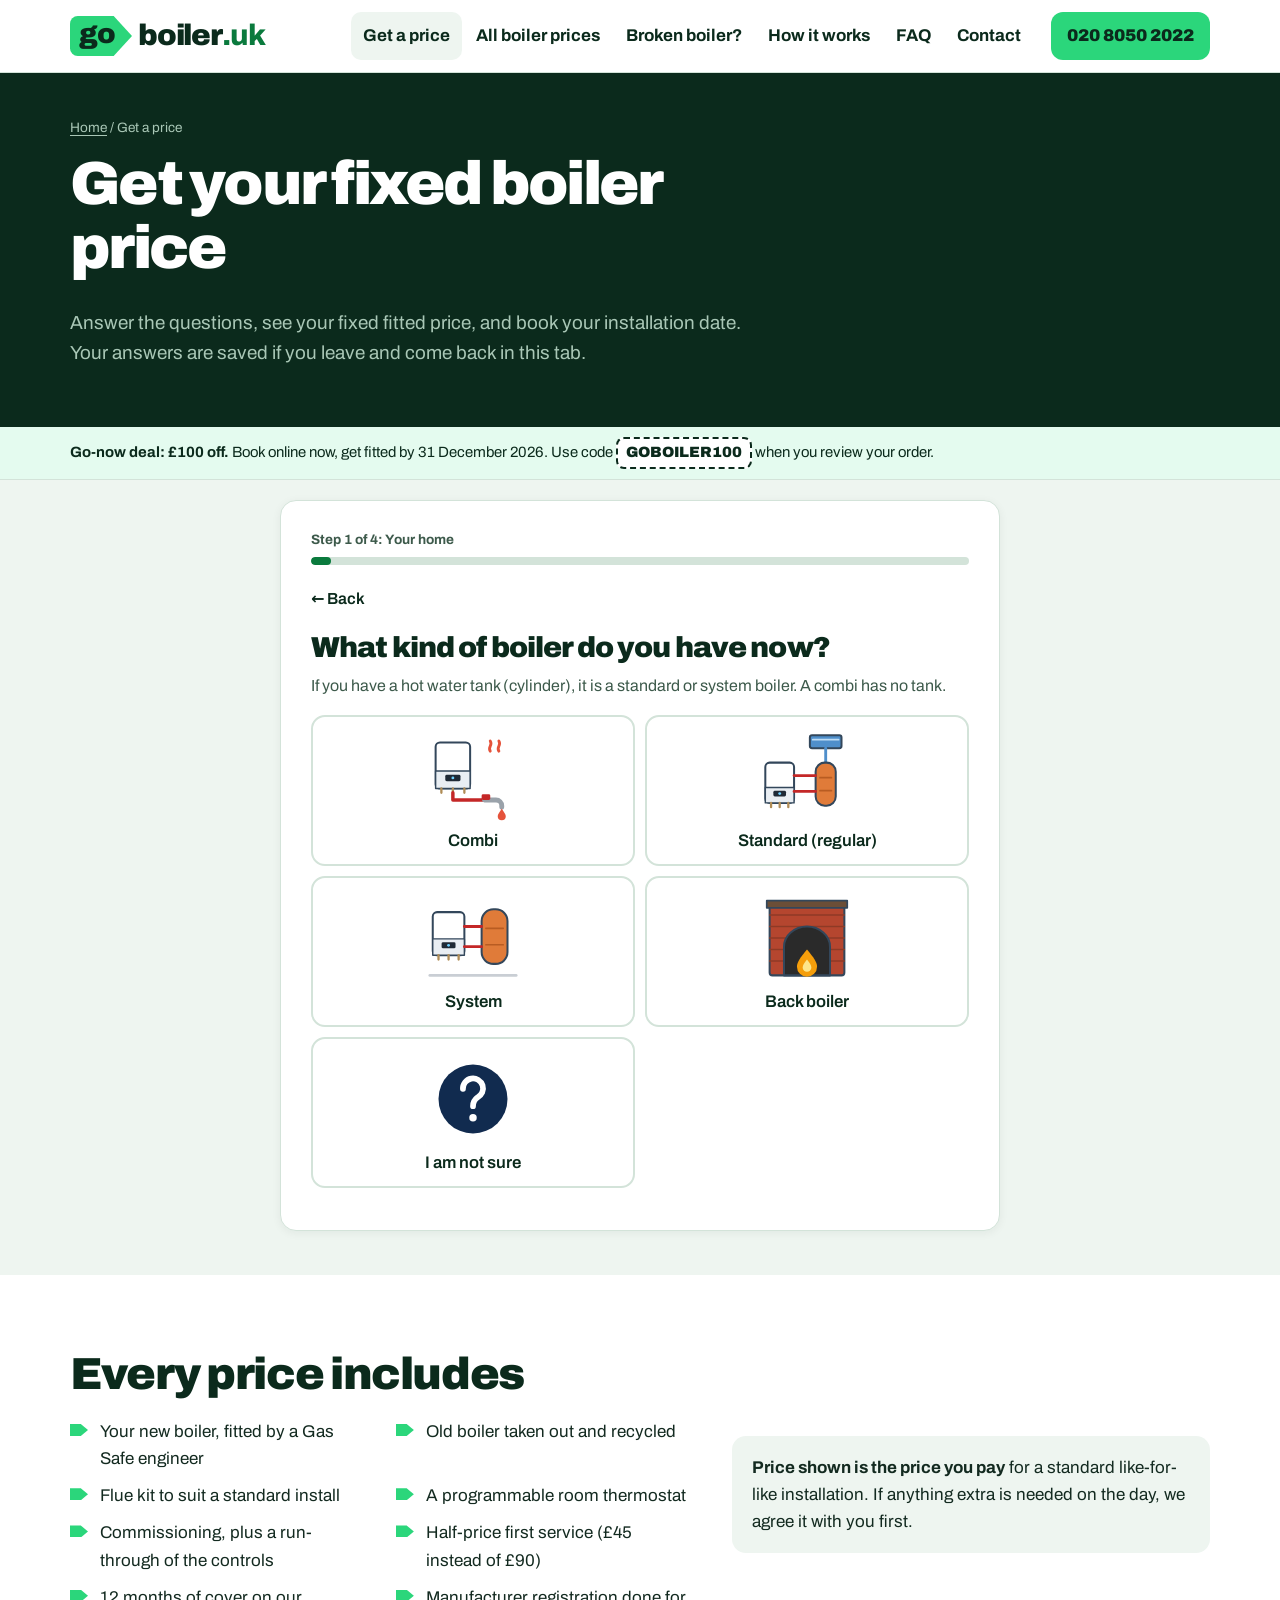
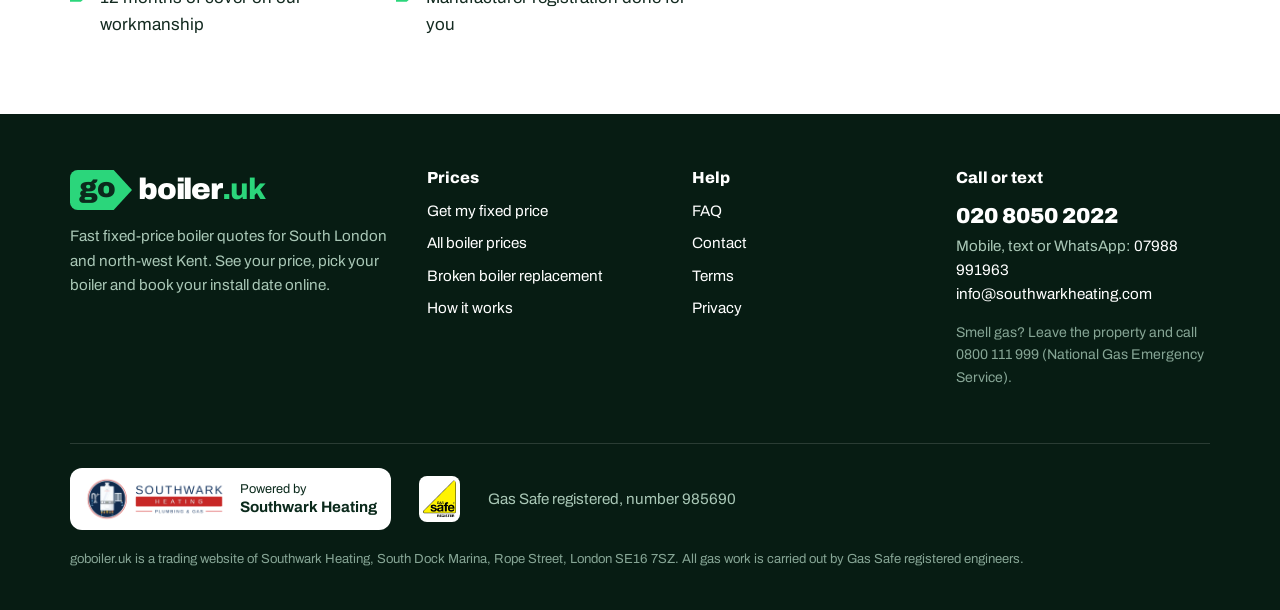
==== boiler-quote.html @ 9585d7ab "Add files via upload" ====
<!DOCTYPE html>
<html lang="en-GB">
<head>
<meta charset="utf-8">
<meta name="viewport" content="width=device-width, initial-scale=1, viewport-fit=cover">
<title>Instant Boiler Quote: Fixed Fitted Price | goboiler.uk</title>
<meta name="description" content="Instant online boiler quote with a fixed fitted price. Choose from 266 gas boilers, add extras, pick an install date from tomorrow and book.">
<link rel="canonical" href="https://goboiler.uk/boiler-quote">
<meta property="og:type" content="website"><meta property="og:site_name" content="goboiler.uk">
<meta property="og:title" content="Instant Boiler Quote: Fixed Fitted Price | goboiler.uk"><meta property="og:description" content="Instant online boiler quote with a fixed fitted price. Choose from 266 gas boilers, add extras, pick an install date from tomorrow and book.">
<meta property="og:url" content="https://goboiler.uk/boiler-quote"><meta property="og:image" content="https://goboiler.uk/share.png"><meta property="og:image:width" content="1200"><meta property="og:image:height" content="630"><meta property="og:image:alt" content="goboiler.uk logo"><meta property="og:locale" content="en_GB">
<meta name="twitter:card" content="summary_large_image"><meta name="twitter:image" content="https://goboiler.uk/share.png">
<meta name="theme-color" content="#0B2A1C">
<link rel="icon" href="favicon.ico" sizes="48x48"><link rel="icon" type="image/png" sizes="32x32" href="favicon-32x32.png"><link rel="icon" type="image/png" sizes="192x192" href="favicon-192x192.png"><link rel="apple-touch-icon" href="apple-touch-icon.png"><link rel="manifest" href="site.webmanifest">
<link rel="preload" href="archivo.woff" as="font" type="font/woff" crossorigin>
<link rel="stylesheet" href="site.css">
<script type="application/ld+json">{"@context":"https://schema.org","@graph":[{"@type":"BreadcrumbList","itemListElement":[{"@type":"ListItem","position":1,"name":"Home","item":"https://goboiler.uk/"},{"@type":"ListItem","position":2,"name":"Get a price","item":"https://goboiler.uk/boiler-quote"}]},{"@type":"Service","name":"Instant boiler quote","serviceType":"Boiler installation","description":"Online quote tool with fixed fitted prices for new gas boilers.","url":"https://goboiler.uk/boiler-quote","brand":{"@type":"Brand","name":"goboiler.uk"},"provider":{"@id":"https://southwarkheating.com/#business"},"areaServed":["South London","South East London","Bromley","Bexley","Kent"],"offers":{"@type":"AggregateOffer","priceCurrency":"GBP","lowPrice":2289,"highPrice":6134,"offerCount":266,"url":"https://goboiler.uk/boiler-quote"}}]}</script>
</head>
<body>
<a class="skip" href="#main">Skip to content</a><header class="top"><div class="wrap"><a class="logo" href="./" aria-label="goboiler.uk home"><span class="go"><svg class="tag" viewBox="0 0 176 112" aria-hidden="true" focusable="false" preserveAspectRatio="none"><path d="M22 0H124L176 56L124 112H22A22 22 0 0 1 0 90V22A22 22 0 0 1 22 0Z"/></svg><b>go</b></span><span class="wm">boiler<i>.uk</i></span></a>
<button class="menu-btn" type="button" aria-expanded="false" aria-controls="nav">Menu</button>
<nav id="nav" aria-label="Main"><ul><li><a href="boiler-quote" aria-current="page">Get a price</a></li><li><a href="boiler-prices">All boiler prices</a></li><li><a href="boiler-replacement">Broken boiler?</a></li><li><a href="how-it-works">How it works</a></li><li><a href="faq">FAQ</a></li><li><a href="contact">Contact</a></li></ul></nav>
<a class="hcall" href="tel:+442080502022">020 8050 2022</a>
</div></header>
<div class="mcall"><a href="boiler-quote">Get my price</a><a href="tel:+442080502022">Call 020 8050 2022</a></div><link rel="stylesheet" href="finder.css"><script type="module" src="boiler-journey.js"></script><main id="main"><section class="pagehead"><div class="wrap"><p class="bc"><a href="./">Home</a> / Get a price</p><h1>Get your fixed boiler price</h1>
<p class="lead">Answer the questions, see your fixed fitted price, and book your installation date. Your answers are saved if you leave and come back in this tab.</p></div></section>
<div class="deal" data-deal><p><b>Go-now deal: &pound;100 off.</b> Book online now, get fitted by 31 December 2026. Use code <button type="button" class="code" data-code="GOBOILER100" aria-label="Copy code GOBOILER100">GOBOILER100</button> when you review your order.</p></div>
<section id="finder"><div class="wrap"><div id="sj"><noscript><div class="sj-card"><h2>Please turn on JavaScript</h2><p>The quote tool needs JavaScript. Call <a href="tel:+442080502022">020 8050 2022</a> or <a href="contact">send us a message</a> instead.</p></div></noscript></div></div></section>
<section class="sec"><div class="wrap band"><div><h2>Every price includes</h2><ul class="chk"><li>Your new boiler, fitted by a Gas Safe engineer</li><li>Old boiler taken out and recycled</li><li>Flue kit to suit a standard install</li><li>A programmable room thermostat</li><li>Commissioning, plus a run-through of the controls</li><li>Half-price first service (&pound;45 instead of &pound;90)</li><li>12 months of cover on our workmanship</li><li>Manufacturer registration done for you</li></ul></div><div class="note"><b>Price shown is the price you pay</b> for a standard like-for-like installation. If anything extra is needed on the day, we agree it with you first.</div></div></section></main><footer class="foot"><div class="wrap">
<div class="cols">
<div><a class="logo" href="./" aria-label="goboiler.uk home"><span class="go"><svg class="tag" viewBox="0 0 176 112" aria-hidden="true" focusable="false" preserveAspectRatio="none"><path d="M22 0H124L176 56L124 112H22A22 22 0 0 1 0 90V22A22 22 0 0 1 22 0Z"/></svg><b>go</b></span><span class="wm">boiler<i>.uk</i></span></a><p style="margin-top:14px">Fast fixed-price boiler quotes for South London and north-west Kent. See your price, pick your boiler and book your install date online.</p></div>
<div><h2>Prices</h2><ul><li><a href="boiler-quote">Get my fixed price</a></li><li><a href="boiler-prices">All boiler prices</a></li><li><a href="boiler-replacement">Broken boiler replacement</a></li><li><a href="how-it-works">How it works</a></li></ul></div>
<div><h2>Help</h2><ul><li><a href="faq">FAQ</a></li><li><a href="contact">Contact</a></li><li><a href="terms">Terms</a></li><li><a href="privacy">Privacy</a></li></ul></div>
<div><h2>Call or text</h2><p><a class="phone" href="tel:+442080502022">020 8050 2022</a><br>Mobile, text or WhatsApp: <a href="tel:+447988991963">07988 991963</a><br><a href="mailto:info@southwarkheating.com">info@southwarkheating.com</a></p><p class="small" style="color:#86A595">Smell gas? Leave the property and call 0800 111 999 (National Gas Emergency Service).</p></div>
</div>
<div class="powered">
<a class="by" href="https://southwarkheating.com/" title="Southwark Heating, Gas Safe registered heating engineers"><img src="southwark-heating-logo.webp" alt="Southwark Heating logo" width="120" height="46"><span>Powered by<b>Southwark Heating</b></span></a>
<img class="gs" src="gas-safe-register-logo.png" alt="Gas Safe Register logo" width="46" height="46"><span>Gas Safe registered, number 985690</span>
</div>
<p class="legal">goboiler.uk is a trading website of Southwark Heating, South Dock Marina, Rope Street, London SE16 7SZ. All gas work is carried out by Gas Safe registered engineers.</p>
</div></footer>
<script src="site.js" defer></script>
</body>
</html>
---- site.css ----
@font-face{font-family:Archivo;src:url(archivo.woff) format("woff");font-weight:400 900;font-display:swap}
:root{--ink:#0B2A1C;--ink2:#071C13;--green:#2BD67B;--act:#0A7A3D;--act2:#07612F;--text:#132A20;--mut:#3D5A4B;--line:#D3E3D9;--mint:#EEF5F0;--soft:#A9C7B6}
*{box-sizing:border-box}html{scroll-padding-top:86px}html,body{margin:0}
body{font-family:Archivo,system-ui,-apple-system,"Segoe UI",sans-serif;color:var(--text);font-size:17px;line-height:1.6;background:#fff;-webkit-text-size-adjust:100%}
img{max-width:100%;height:auto}a{color:var(--act);text-underline-offset:3px}a:hover{color:var(--act2)}
:focus-visible{outline:3px solid var(--green);outline-offset:2px;border-radius:4px}
.wrap{max-width:1180px;margin:0 auto;padding:0 20px}.narrow{max-width:780px}
.skip{position:absolute;left:-999px;top:8px;background:#fff;padding:8px 12px;z-index:99}.skip:focus{left:8px}
h1,h2,h3{color:var(--ink);line-height:1.05;letter-spacing:-.03em;margin:0 0 .45em;font-weight:900}
h1{font-size:clamp(2.6rem,7.4vw,5.6rem);letter-spacing:-.045em}h2{font-size:clamp(1.8rem,3.8vw,2.8rem)}h3{font-size:1.25rem;font-weight:800;letter-spacing:-.01em}
p{margin:0 0 1em}.lead{font-size:1.18rem;color:var(--mut);max-width:36em}.small{font-size:.88rem;color:var(--mut)}
.btn{display:inline-flex;align-items:center;justify-content:center;min-height:52px;padding:12px 26px;border-radius:12px;background:var(--act);color:#fff;font:inherit;font-weight:800;font-size:1.05rem;text-decoration:none;border:0;cursor:pointer;line-height:1.2}
.btn:hover{background:var(--act2);color:#fff}.btn.lime{background:var(--green);color:var(--ink)}.btn.lime:hover{background:#5BE69A;color:var(--ink)}
.btn.line{background:transparent;color:inherit;box-shadow:inset 0 0 0 2px currentColor}.btn.line:hover{background:rgba(255,255,255,.08)}
.btns{display:flex;flex-wrap:wrap;gap:12px;margin-top:22px}
/* logo */
.logo{display:flex;align-items:center;gap:6px;text-decoration:none;color:var(--ink);flex:none}
.logo .go{position:relative;width:62px;height:40px;display:flex;align-items:center}.logo .tag{position:absolute;inset:0;width:100%;height:100%;fill:var(--green)}
.logo .go b{position:relative;padding-left:9px;font-size:1.75rem;font-weight:900;letter-spacing:-.04em;line-height:1;color:var(--ink);padding-bottom:4px}
.logo .wm{font-size:1.85rem;font-weight:900;letter-spacing:-.04em;line-height:1}.logo .wm i{font-style:normal;font-weight:800;color:var(--act)}
/* header */
.top{position:sticky;top:0;z-index:20;background:#fff;border-bottom:1px solid var(--line)}
.top .wrap{display:flex;align-items:center;gap:18px;min-height:72px}
#nav{margin-left:auto}#nav ul{list-style:none;margin:0;padding:0;display:flex;gap:2px;align-items:center}
#nav a{display:block;padding:10px 12px;border-radius:10px;text-decoration:none;font-weight:700;color:var(--ink)}
#nav a:hover,#nav a[aria-current]{background:var(--mint)}
.hcall{text-decoration:none;font-weight:900;color:var(--ink);background:var(--green);padding:10px 16px;border-radius:12px;white-space:nowrap}
.menu-btn{display:none;margin-left:auto;background:var(--ink);border:0;color:#fff;border-radius:10px;padding:10px 14px;font:inherit;font-weight:800;cursor:pointer}
@media (max-width:1000px){.menu-btn{display:block}.hcall{display:none}#nav{position:absolute;left:0;right:0;top:100%;background:#fff;border-bottom:1px solid var(--line);display:none;margin:0}#nav.open{display:block}
#nav ul{flex-direction:column;align-items:stretch;padding:8px 12px 16px}#nav a{padding:13px 12px;font-size:1.05rem}}
.mcall{display:none}@media (max-width:1000px){.mcall{display:flex;gap:8px;padding:10px 20px;background:var(--ink2)}.mcall a{flex:1;text-align:center;text-decoration:none;font-weight:800;font-size:.95rem;padding:7px;border-radius:10px;color:#fff;box-shadow:inset 0 0 0 1px rgba(255,255,255,.35)}.mcall a:first-child{background:var(--green);color:var(--ink);box-shadow:none}}
/* deal */
.deal{background:#E4FBEF;border-bottom:1px solid var(--line)}.deal p{max-width:1180px;margin:0 auto;padding:10px 20px;font-size:.93rem;color:var(--ink)}
.deal .code{font:inherit;font-weight:900;background:#fff;border:2px dashed var(--ink);border-radius:8px;padding:2px 8px;color:var(--ink);cursor:pointer}
.deal-off [data-deal]{display:none}
/* hero */
.hero{background:var(--ink);color:#E3F1E9;padding:60px 0 70px;overflow:hidden}
.hero .wrap{display:grid;grid-template-columns:1.05fr 1fr;gap:56px;align-items:center}
.hero h1{color:#fff}.hero h1 span{display:block;color:var(--green)}.hero .lead{color:var(--soft)}
.hero .from{display:inline-flex;gap:10px;align-items:baseline;margin-top:8px;color:#fff;font-weight:700}.hero .from b{font-size:2rem;font-weight:900;color:var(--green);letter-spacing:-.03em}
.start{background:#fff;color:var(--text);border-radius:22px;padding:26px;box-shadow:0 30px 60px -30px rgba(0,0,0,.6)}
.start .q{font-size:1.45rem;font-weight:900;color:var(--ink);letter-spacing:-.02em;line-height:1.15;margin:0 0 6px}.start .h{font-size:.92rem;color:var(--mut);margin:0 0 16px}
.opts{display:grid;grid-template-columns:1fr 1fr;gap:10px}
.opts a{display:flex;align-items:center;justify-content:space-between;gap:10px;min-height:60px;padding:12px 16px;border:2px solid var(--line);border-radius:14px;text-decoration:none;color:var(--ink);font-weight:800;font-size:1.05rem}
.opts a::after{content:"";width:22px;height:14px;flex:none;background:var(--green);clip-path:polygon(0 0,60% 0,100% 50%,60% 100%,0 100%)}
.opts a:hover{border-color:var(--act);background:var(--mint)}.opts a.wide{grid-column:1/-1}
.start .meta{display:flex;justify-content:space-between;gap:10px;margin-top:14px;font-size:.85rem;color:var(--mut)}
@media (max-width:920px){.hero{padding:36px 0 44px}.hero .wrap{grid-template-columns:1fr;gap:30px}}
@media (max-width:420px){.opts{grid-template-columns:1fr}}
/* sections */
.sec{padding:76px 0}.sec.mint{background:var(--mint)}.sec.ink{background:var(--ink);color:#E3F1E9}.sec.ink h2,.sec.ink h3{color:#fff}.sec.ink a{color:var(--green)}.sec.ink a.btn.lime{color:var(--ink)}
.sechead{max-width:740px;margin-bottom:32px}.sechead p{color:var(--mut);font-size:1.08rem}.sec.ink .sechead p{color:var(--soft)}
.track{list-style:none;margin:0;padding:0;display:grid;grid-template-columns:repeat(3,minmax(0,1fr));gap:0}
.track li{padding:0 26px 0 0}.track .mk{display:flex;align-items:center;height:46px;margin-bottom:16px;position:relative}
.track .mk span{position:relative;z-index:1;background:var(--green);color:var(--ink);font-weight:900;font-size:1.15rem;height:46px;padding:0 30px 0 16px;display:flex;align-items:center;clip-path:polygon(0 0,82% 0,100% 50%,82% 100%,0 100%);border-radius:10px 0 0 10px}
.track .mk::after{content:"";position:absolute;left:0;right:0;top:50%;border-top:2px dashed var(--line)}
.track li:last-child .mk::after{display:none}.track p{color:var(--mut);margin:0}
@media (max-width:820px){.track{grid-template-columns:1fr;gap:26px}.track .mk::after{display:none}}
.picks{display:grid;grid-template-columns:repeat(4,minmax(0,1fr));gap:18px}
.pick{border:1px solid var(--line);border-radius:18px;padding:18px;background:#fff;display:flex;flex-direction:column}
.pick .im{background:var(--mint);border-radius:12px;display:grid;place-items:center;height:170px;margin-bottom:14px}.pick .im img{max-height:150px;width:auto}
.pick h3{font-size:1.08rem;margin:0 0 4px}.pick .k{font-size:.88rem;color:var(--mut);margin:0 0 12px}.pick .pr{margin-top:auto;font-size:1.7rem;font-weight:900;color:var(--ink);letter-spacing:-.03em}.pick .pr small{display:block;font-size:.8rem;font-weight:600;color:var(--mut);letter-spacing:0}
@media (max-width:960px){.picks{grid-template-columns:1fr 1fr}}@media (max-width:480px){.picks{grid-template-columns:1fr}}
.band{display:grid;grid-template-columns:1.3fr 1fr;gap:40px;align-items:center}@media (max-width:860px){.band{grid-template-columns:1fr;gap:20px}}
.chk{list-style:none;margin:0;padding:0;display:grid;grid-template-columns:1fr 1fr;gap:10px 30px}.chk li{padding-left:30px;position:relative}
.chk li::before{content:"";position:absolute;left:0;top:6px;width:18px;height:12px;background:var(--green);clip-path:polygon(0 0,60% 0,100% 50%,60% 100%,0 100%)}
@media (max-width:700px){.chk{grid-template-columns:1fr}}
.faq details{background:#fff;border:1px solid var(--line);border-radius:14px;margin-bottom:10px}.faq summary{cursor:pointer;padding:16px 46px 16px 18px;font-weight:800;color:var(--ink);list-style:none;position:relative}
.faq summary::-webkit-details-marker{display:none}.faq summary::after{content:"";position:absolute;right:18px;top:22px;width:14px;height:10px;background:var(--act);clip-path:polygon(0 0,60% 0,100% 50%,60% 100%,0 100%);transition:transform .15s}
.faq details[open] summary::after{transform:rotate(90deg)}.faq details>div{padding:0 18px 16px}.faq details>div p:last-child{margin:0}
.cta{background:var(--green);color:var(--ink);border-radius:22px;padding:42px;display:flex;gap:24px;align-items:center;justify-content:space-between;flex-wrap:wrap}.cta h2{margin:0 0 4px}.cta p{margin:0;font-weight:600}
.cta .btn{background:var(--ink)}.cta .btn:hover{background:#000}
/* inner */
.pagehead{background:var(--ink);color:var(--soft);padding:44px 0 40px}.pagehead h1{color:#fff;font-size:clamp(2.2rem,5.4vw,3.8rem);max-width:18ch}.pagehead .lead{color:var(--soft)}
.bc{font-size:.85rem;margin:0 0 14px}.bc a{color:var(--soft)}
.prose{max-width:780px}.prose h2{font-size:1.75rem;margin-top:1.5em}.prose h3{margin-top:1.2em}.prose ul,.prose ol{padding-left:1.2em}.prose li{margin:.35em 0}
.note{background:var(--mint);border-radius:14px;padding:18px 20px;margin:24px 0}
.layout{display:grid;grid-template-columns:minmax(0,1fr) 300px;gap:52px}.side{position:sticky;top:96px;align-self:start}
@media (max-width:960px){.layout{grid-template-columns:1fr}.side{position:static}}
.box{background:var(--ink);color:var(--soft);border-radius:20px;padding:24px}.box h2{color:#fff;font-size:1.3rem}.box .big{font-size:2.8rem;font-weight:900;color:var(--green);letter-spacing:-.04em;line-height:1;margin-bottom:6px}.box .btn{width:100%;margin-top:14px}
.jump{display:flex;flex-wrap:wrap;gap:8px;list-style:none;padding:0;margin:0 0 30px}.jump a{display:block;padding:7px 14px;border-radius:999px;background:var(--mint);text-decoration:none;font-weight:700;color:var(--ink)}.jump a:hover{background:var(--green)}
.tbl{width:100%;border-collapse:collapse;font-size:.96rem;margin:6px 0 30px}.tbl th,.tbl td{text-align:left;padding:10px 8px;border-bottom:1px solid var(--line)}
.tbl th{font-size:.82rem;color:var(--mut);font-weight:700}.tbl td.p{font-weight:900;color:var(--ink);white-space:nowrap;text-align:right}.tbl th.p{text-align:right}.tblwrap{overflow-x:auto}
.make h2{display:flex;align-items:baseline;gap:12px;flex-wrap:wrap}.make h2 small{font-size:1rem;font-weight:700;color:var(--mut);letter-spacing:0}
/* forms */
.cform{max-width:560px}.cform .f{margin-bottom:16px}.cform label{display:block;font-weight:800;margin-bottom:6px;color:var(--ink)}
.cform input,.cform textarea{width:100%;font:inherit;padding:12px 14px;border:2px solid var(--line);border-radius:12px;background:#fff;color:var(--text)}
.cform input:focus,.cform textarea:focus{border-color:var(--act);outline:none}
.hp{position:absolute;left:-9999px}.fmsg{margin-top:12px;font-weight:700}.fmsg.err{color:#A3261B}.fmsg.ok{color:var(--act)}
/* footer */
.foot{background:var(--ink2);color:var(--soft);padding:56px 0 28px;font-size:.95rem}
.foot a{color:#fff;text-decoration:none}.foot a:hover{color:var(--green);text-decoration:underline}
.foot .cols{display:grid;grid-template-columns:1.4fr 1fr 1fr 1.1fr;gap:34px}.foot h2{color:#fff;font-size:1rem;margin:0 0 12px;letter-spacing:0;font-weight:800}
.foot ul{list-style:none;margin:0;padding:0}.foot li{margin:0 0 8px}.foot .logo{color:#fff}.foot .logo .wm i{color:var(--green)}.foot .phone{font-size:1.35rem;font-weight:900;color:#fff}
.powered{margin-top:40px;padding-top:24px;border-top:1px solid rgba(255,255,255,.14);display:flex;flex-wrap:wrap;align-items:center;gap:16px 28px}
.powered .by{display:flex;align-items:center;gap:14px;background:#fff;border-radius:12px;padding:8px 14px;color:var(--ink)}
.powered .by img{height:46px;width:auto}.powered .by span{font-size:.8rem;line-height:1.3}.powered .by b{display:block;font-size:.95rem}
.powered .gs{height:46px;width:auto;background:#fff;border-radius:8px;padding:4px}.legal{margin-top:18px;font-size:.82rem;color:#86A595}
@media (max-width:860px){.foot .cols{grid-template-columns:1fr 1fr}}@media (max-width:520px){.foot .cols{grid-template-columns:1fr}}
#finder{padding:28px 0 56px;background:var(--mint)}
@media (prefers-reduced-motion:reduce){*{scroll-behavior:auto!important;transition:none!important;animation:none!important}}
---- finder.css ----
/* Boiler finder styles (from the Southwark Heating finder), coloured for goboiler.uk */
#sj,#finder{--navy:#0B2A1C;--red:#0A7A3D;--ink:#132A20;--mut:#3D5A4B;--line:#D3E3D9;--bg:#EEF5F0}
/* Boiler journey (scoped with sj-) */
#finder{padding:20px 0 44px;background:var(--bg)}
#sj{max-width:720px;margin:0 auto}
#sj .sj-card{background:#fff;border:1px solid var(--line);border-radius:16px;padding:18px 16px 22px;box-shadow:0 2px 10px rgba(11,42,28,.06)}
#sj .sj-prog-t{font-size:.85rem;font-weight:700;color:var(--mut);margin-bottom:6px}
#sj .sj-bar{height:8px;background:var(--line);border-radius:9px;overflow:hidden;margin-bottom:12px}#sj .sj-bar i{display:block;height:100%;background:var(--red);border-radius:9px;transition:width .3s}
#sj .sj-back{background:none;border:0;color:var(--navy);font-family:inherit;font-weight:600;font-size:1rem;padding:10px 4px;margin:0 0 4px -4px;cursor:pointer;min-height:44px}
#sj .sj-h{font-size:clamp(1.35rem,5vw,1.8rem);line-height:1.2;color:var(--navy);margin:6px 0 8px;border:0;padding:0;text-transform:none}
#sj .sj-h:focus{outline:none}
#sj .sj-help{margin:0 0 16px;color:var(--mut);font-size:1rem}
#sj .sj-list{display:grid;gap:10px;margin-bottom:12px}#sj .sj-grid{display:grid;grid-template-columns:1fr 1fr;gap:10px;margin-bottom:12px}
#sj .sj-opt{display:flex;flex-direction:column;align-items:flex-start;justify-content:center;gap:2px;width:100%;min-height:58px;padding:14px 16px;border:2px solid var(--line);border-radius:14px;background:#fff;font-family:inherit;font-weight:600;font-size:1.05rem;color:var(--navy);text-align:left;cursor:pointer}
#sj .sj-grid .sj-opt{align-items:center;text-align:center}
#sj .sj-opt em{font-style:normal;font-weight:600;font-size:.88rem;color:var(--red)}
#sj .sj-opt:hover{border-color:#b9c4d0}#sj .sj-opt.on{border-color:var(--red);background:#FFF4F2}
#sj .sj-btn{display:block;width:100%;border:0;border-radius:14px;padding:16px;min-height:54px;font-family:inherit;font-weight:700;font-size:1.1rem;background:var(--red);color:#fff;margin-top:16px;cursor:pointer;text-align:center;text-decoration:none}
#sj .sj-btn.sj-ghost{background:#fff;color:var(--navy);border:2px solid var(--line)}#sj .sj-btn:disabled{opacity:.45;cursor:not-allowed}
#sj .sj-ticks{list-style:none;margin:12px 0;padding:0;display:grid;gap:8px}#sj .sj-ticks li{position:relative;padding-left:28px;color:var(--ink)}
#sj .sj-ticks li::before{content:"";position:absolute;left:3px;top:.35em;width:7px;height:12px;border:solid var(--red);border-width:0 3px 3px 0;transform:rotate(45deg)}
#sj .sj-note{font-size:.9rem;color:var(--mut);margin:12px 0 0}
#sj .sj-err{color:var(--red);font-weight:700;margin:6px 0 0;min-height:0}#sj .sj-err:empty{display:none}
#sj .sj-alert{background:#FFF8E6;border:1px solid #F1D9A0;border-radius:12px;padding:12px 14px;margin:12px 0}#sj .sj-alert p{margin:6px 0 0;font-size:.95rem}
/* products */
#sj .sj-prod{border:2px solid var(--line);border-radius:16px;padding:16px;margin:14px 0;background:#fff}#sj .sj-more-all{margin:26px 0 8px;padding-top:18px;border-top:2px solid var(--line)}#sj .sj-more-all h3{margin:0 0 4px;font-size:1.25rem;color:var(--navy)}#sj .sj-more-all h3 span{color:var(--mut);font-weight:600;font-size:1rem}#sj .sj-mkf{display:block;font-weight:700;font-size:.9rem;color:var(--navy);margin:12px 0 6px}#sj #sj-mk{width:100%;max-width:340px;min-height:46px;padding:10px 12px;border:2px solid var(--line);border-radius:12px;font:inherit;background:#fff;color:var(--ink)}#sj .sj-minis{display:grid;gap:10px;margin:14px 0}#sj .sj-mini{display:grid;grid-template-columns:72px 1fr;grid-template-areas:'i t' 'b b';gap:8px 12px;align-items:center;border:2px solid var(--line);border-radius:14px;padding:12px;background:#fff}#sj .sj-mini .sj-img{grid-area:i;width:72px;height:90px;display:flex;align-items:center;justify-content:center}#sj .sj-mini .sj-img img,#sj .sj-mini .sj-img svg{max-width:72px;max-height:90px;width:auto;height:auto}#sj .sj-mini-t{grid-area:t;min-width:0}#sj .sj-mini h4{margin:1px 0 3px;font-size:1.02rem;color:var(--navy);line-height:1.25}#sj .sj-mini-s{margin:0;font-size:.85rem;color:var(--mut)}#sj .sj-mini-p{margin:4px 0 0;font-weight:800;font-size:1.15rem;color:var(--navy)}#sj .sj-mini-p small{font-weight:600;font-size:.8rem;color:var(--mut)}#sj .sj-mini-b{grid-area:b;margin:0;min-height:44px}@media(min-width:700px){#sj .sj-minis{grid-template-columns:1fr 1fr}#sj .sj-mini{grid-template-columns:80px 1fr auto;grid-template-areas:'i t b'}#sj .sj-mini-b{width:auto;padding:10px 16px}}#sj .sj-prod.best{border-color:var(--navy)}
#sj .sj-badges{margin:0 0 10px;display:flex;gap:6px;flex-wrap:wrap}#sj .sj-wty{margin:0 0 12px;display:flex;gap:6px;flex-wrap:wrap}#sj .sj-wty:empty{display:none}#sj .sj-wtag{display:inline-flex;align-items:center;gap:6px;font-size:.8rem;line-height:1.25;color:var(--navy);background:#fff;border:1.5px solid var(--navy);padding:4px 10px;border-radius:99px}#sj .sj-wtag::before{content:"";flex:none;width:12px;height:12px;background:currentColor;-webkit-mask:url("data:image/svg+xml,%3Csvg xmlns='http://www.w3.org/2000/svg' viewBox='0 0 24 24'%3E%3Cpath d='M12 2 4 5v6c0 5 3.4 9.4 8 11 4.6-1.6 8-6 8-11V5l-8-3Zm-1.2 14.2-3.5-3.5 1.4-1.4 2.1 2.1 4.9-4.9 1.4 1.4-6.3 6.3Z'/%3E%3C/svg%3E") center/contain no-repeat;mask:url("data:image/svg+xml,%3Csvg xmlns='http://www.w3.org/2000/svg' viewBox='0 0 24 24'%3E%3Cpath d='M12 2 4 5v6c0 5 3.4 9.4 8 11 4.6-1.6 8-6 8-11V5l-8-3Zm-1.2 14.2-3.5-3.5 1.4-1.4 2.1 2.1 4.9-4.9 1.4 1.4-6.3 6.3Z'/%3E%3C/svg%3E") center/contain no-repeat}#sj .sj-wtag b{font-weight:800}#sj .sj-wtag-mfr{background:var(--navy);color:#fff}#sj .sj-wtag-ins{border-color:var(--red);color:var(--red)}#sj .sj-tag{display:inline-block;font-size:.75rem;font-weight:800;letter-spacing:.04em;text-transform:uppercase;color:#fff;background:var(--navy);padding:4px 10px;border-radius:99px}
#sj .sj-prod-top{display:grid;grid-template-columns:96px 1fr;gap:14px;align-items:center}
#sj .sj-img{background:var(--bg);border-radius:12px;padding:8px;display:flex;align-items:center;justify-content:center;height:120px}#sj .sj-img img,#sj .sj-img svg{max-height:104px;width:auto;max-width:100%}
#sj .sj-mf{margin:0;font-size:.85rem;font-weight:700;color:var(--mut);text-transform:uppercase;letter-spacing:.05em}
#sj .sj-prod h3{margin:2px 0 6px;font-size:1.3rem;color:var(--navy);line-height:1.2}#sj .sj-why{margin:0;font-size:.95rem;color:var(--ink)}
#sj .sj-ben{list-style:none;margin:14px 0 6px;padding:0;display:grid;gap:6px}#sj .sj-ben li{position:relative;padding-left:24px;font-weight:600;font-size:.95rem}
#sj .sj-ben li::before{content:"";position:absolute;left:3px;top:.3em;width:6px;height:11px;border:solid var(--red);border-width:0 3px 3px 0;transform:rotate(45deg)}
#sj .sj-specs{display:grid;grid-template-columns:1fr 1fr;gap:8px;margin:12px 0;padding:12px;background:var(--bg);border-radius:12px}#sj .sj-specs div{min-width:0}#sj .sj-specs dt{font-size:.78rem;color:var(--mut);font-weight:700}#sj .sj-specs dd{margin:0;font-weight:700;color:var(--navy);font-size:.95rem}
#sj .sj-more{margin:6px 0}#sj .sj-more summary{cursor:pointer;font-weight:700;color:var(--navy);padding:10px 0;min-height:44px}#sj .sj-more ul{margin:0 0 6px;padding-left:20px}
#sj .sj-buy{border-top:1px solid var(--line);margin-top:10px;padding-top:12px}#sj .sj-lbl{display:block;font-size:.85rem;color:var(--mut);font-weight:600}#sj .sj-price{display:block;font-size:2rem;font-weight:800;color:var(--navy);line-height:1.2}
#sj .sj-save{margin-top:14px}#sj .sj-save summary{cursor:pointer;font-weight:700;color:var(--navy);min-height:44px;padding:10px 0}
/* extras */
#sj .sj-gh{font-size:1.1rem;color:var(--navy);margin:20px 0 8px;border:0;padding:0}
#sj .sj-chosen{font-weight:700;color:var(--navy);background:var(--bg);padding:10px 12px;border-radius:10px;margin:0 0 4px}
#sj .sj-ext{display:flex;gap:12px;justify-content:space-between;align-items:flex-start;border:1px solid var(--line);border-radius:14px;padding:14px;margin:10px 0}#sj .sj-ext>div:first-child{min-width:0;flex:1}
#sj .sj-ext h4{margin:0 0 4px;font-size:1.02rem;color:var(--navy)}#sj .sj-ext p{margin:0 0 6px;font-size:.92rem;color:var(--mut)}#sj .sj-ext b{color:var(--navy)}
#sj .sj-add{min-width:84px;min-height:48px;border:2px solid var(--red);background:#fff;color:var(--red);border-radius:12px;font-family:inherit;font-weight:700;font-size:1rem;cursor:pointer}#sj .sj-add.on{background:var(--red);color:#fff}
#sj .sj-step{display:flex;align-items:center;gap:6px}#sj .sj-step button{width:44px;height:44px;border:2px solid var(--line);background:#fff;border-radius:12px;font-family:inherit;font-weight:700;font-size:1.3rem;color:var(--navy);cursor:pointer}#sj .sj-step button:disabled{opacity:.35}#sj .sj-step output{min-width:28px;text-align:center;font-weight:800;color:var(--navy)}
#sj .sj-rec{display:inline-block;font-size:.75rem;font-weight:800;background:#FFF4F2;color:var(--red);padding:2px 8px;border-radius:99px}
#sj .sj-link{background:none;border:0;color:var(--red);font-family:inherit;font-weight:700;font-size:.95rem;text-decoration:underline;cursor:pointer;padding:6px 0;min-height:36px}
#sj .sj-ext.inc{background:var(--bg);border-style:dashed}#sj .sj-incl{font-weight:800;color:#1c7a3a}
/* summary */
#sj .sj-sum{background:var(--bg);border-radius:14px;padding:14px;margin:18px 0 4px}#sj .sj-sum-t{font-weight:800;color:var(--navy);margin-bottom:6px}
#sj .sj-row{display:flex;justify-content:space-between;gap:12px;padding:7px 0;border-bottom:1px solid var(--line)}#sj .sj-row b{white-space:nowrap}
#sj .sj-tot{border-bottom:0;border-top:2px solid var(--navy);margin-top:6px;padding-top:12px;font-size:1.25rem;color:var(--navy)}
/* calendar */
#sj .sj-month{margin:16px 0}#sj .sj-month h3{margin:0 0 8px;font-size:1.1rem;color:var(--navy);border:0;padding:0}
#sj .sj-wd,#sj .sj-days{display:grid;grid-template-columns:repeat(7,1fr);gap:4px}#sj .sj-wd span{text-align:center;font-size:.72rem;font-weight:700;color:var(--mut)}
#sj .sj-days i{display:block}#sj .sj-day{display:flex;flex-direction:column;align-items:center;justify-content:center;min-height:46px;border:2px solid var(--line);border-radius:10px;background:#fff;font-family:inherit;font-weight:700;font-size:1rem;color:var(--navy);cursor:pointer;padding:0}
#sj .sj-day small{font-size:.62rem;color:var(--red)}#sj .sj-day.on{background:var(--red);border-color:var(--red);color:#fff}#sj .sj-day.on small{color:#fff}#sj .sj-day.off{background:transparent;border-color:transparent;color:#b3bcc6;cursor:default}
#sj .sj-picked{margin:10px 0 0;font-size:1.02rem}
/* forms */
#sj label{display:block;font-weight:700;font-size:.95rem;color:var(--navy);margin:14px 0 6px}
#sj input[type=text],#sj input[type=email],#sj input[type=tel],#sj input:not([type]),#sj textarea{width:100%;font-family:inherit;font-size:1rem;padding:14px;border:2px solid var(--line);border-radius:12px;background:#fff;min-height:50px;color:var(--ink)}
#sj fieldset{border:0;padding:0;margin:16px 0 0}#sj legend{font-weight:700;color:var(--navy);margin-bottom:8px;padding:0}
#sj .sj-check{display:flex;gap:12px;align-items:flex-start;font-weight:500;color:var(--ink);margin:14px 0}#sj .sj-check input{width:24px;height:24px;margin-top:2px;flex:none;accent-color:var(--red)}
#sj .sj-radio{display:flex;gap:12px;align-items:flex-start;border:2px solid var(--line);border-radius:14px;padding:14px;margin:10px 0;cursor:pointer;font-weight:500}#sj .sj-radio input{width:22px;height:22px;margin-top:2px;flex:none;accent-color:var(--red)}
#sj .sj-rev h3{margin:14px 0 2px;font-size:.85rem;text-transform:uppercase;letter-spacing:.06em;color:var(--mut);border:0;padding:0}#sj .sj-rev p{margin:0}
#sj .sj-done h3{color:var(--navy);margin:20px 0 6px;border:0;padding:0}#sj .sj-ref{font-size:1.1rem}#sj .sj-steps{padding-left:22px;display:grid;gap:8px}
@media(min-width:720px){#sj .sj-card{padding:28px 30px 30px}#sj .sj-prod-top{grid-template-columns:130px 1fr}#sj .sj-img{height:150px}#sj .sj-buy{display:flex;justify-content:space-between;align-items:center;gap:20px}#sj .sj-buy .sj-btn{width:auto;margin:0;padding:16px 28px}#sj .sj-specs{grid-template-columns:repeat(4,1fr)}#sj .sj-grid{grid-template-columns:repeat(3,1fr)}}
.sj-vh{position:absolute;left:-9999px}
#sj .sj-dealbar{display:flex;gap:12px;align-items:center;background:#FFF9DB;border:2px dashed #E3B800;border-radius:12px;padding:12px 14px;margin:0 0 14px}#sj .sj-dealbar p{margin:0;font-size:.95rem;color:var(--navy)}
#sj .sj-dealbadge{flex:none;width:58px;height:58px;border-radius:50%;background:#FFD100;color:var(--navy);display:flex;align-items:center;justify-content:center;text-align:center;font-weight:900;font-size:.8rem;line-height:1.05;transform:rotate(-8deg)}
#sj .sj-deal{display:block;margin-top:4px;font-size:.88rem;font-weight:700;color:#8A5A00}
#sj .sj-promo{background:#FFF9DB;border:2px dashed #E3B800;border-radius:12px;padding:12px 14px;margin:14px 0}#sj .sj-promo-t{margin:0 0 8px;font-size:.95rem}#sj .sj-promo-t span{color:var(--mut)}
#sj .sj-promo-f{display:flex;gap:8px}#sj .sj-promo-f input{flex:1;min-width:0;font-size:1rem;padding:12px;border:2px solid var(--line);border-radius:10px;text-transform:uppercase}#sj .sj-promo-b{width:auto;margin:0;padding:12px 20px}
#sj .sj-promo-ok{margin:0;color:#176B2C;font-weight:600}#sj .sj-disc b,#sj .sj-disc span{color:#176B2C}
#sj .sj-ic{width:56px;height:56px;flex:none;display:block}#sj .sj-ic.sj-scene{width:128px;height:96px;border-radius:10px;overflow:hidden;box-shadow:0 0 0 1px var(--line)}#sj .sj-icgrid .sj-opt.sj-hasic .sj-ic.sj-scene{width:100%;height:auto;aspect-ratio:4/3}@media(max-width:380px){#sj .sj-ic.sj-scene{width:108px;height:81px}}#sj .sj-qic{display:flex;justify-content:center;margin:2px 0 14px}#sj .sj-qic .sj-ic{width:104px;height:104px}
#sj .sj-opt.sj-hasic{flex-direction:row;align-items:center;gap:14px}#sj .sj-opt.sj-hasic span{flex:1}#sj .sj-opt.sj-hasic em{display:block}
#sj .sj-icgrid{grid-template-columns:1fr 1fr}#sj .sj-icgrid .sj-opt.sj-hasic{flex-direction:column;text-align:center;gap:8px;padding:14px 8px}#sj .sj-icgrid .sj-opt.sj-hasic .sj-ic{width:92px;height:92px}
#sj .sj-list.sj-icgrid{display:grid}
#sj .sj-consent{background:#FFF9DB;border:2px solid #E3B800;border-radius:12px;padding:12px 14px;margin:14px 0}#sj .sj-consent .sj-note{margin:6px 0 0 0}
#sj .sj-curb{margin:0 0 14px}#sj .sj-curb input{width:100%;font-size:1rem;padding:12px;border:2px solid var(--line);border-radius:10px}
@media(prefers-reduced-motion:reduce){#sj .sj-bar i{transition:none}}
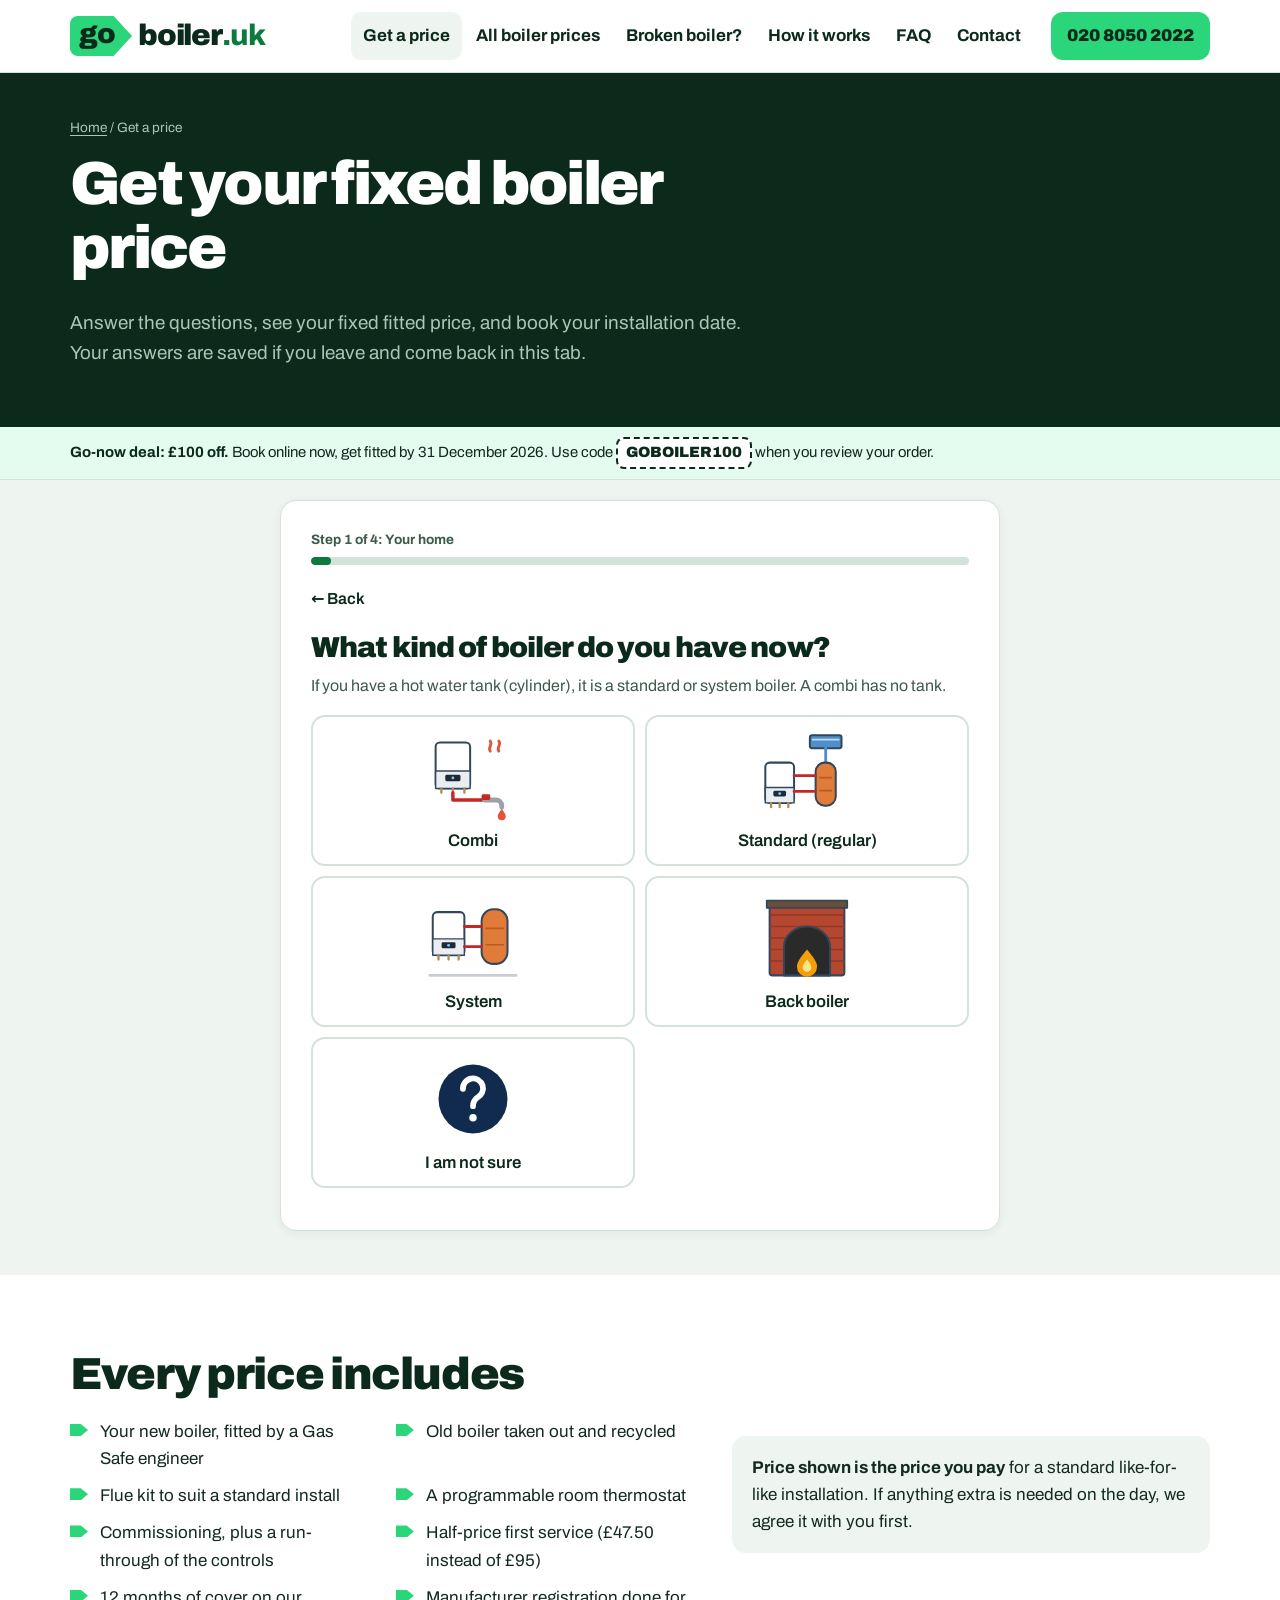
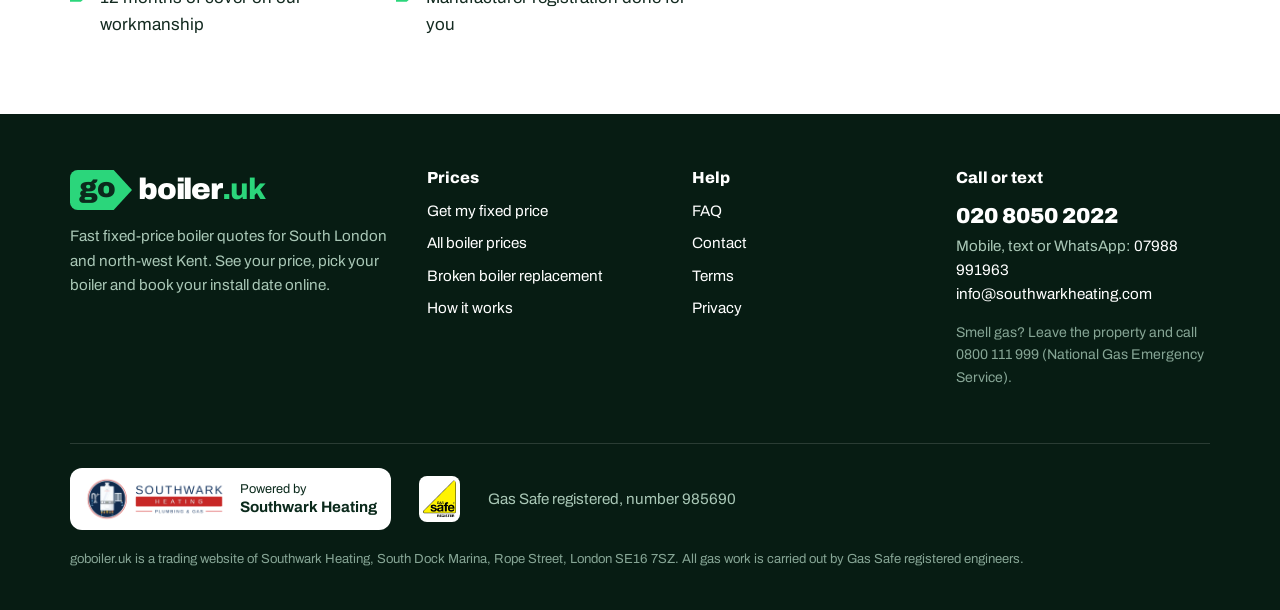
==== commit 864f791d: "Update prices to £95 / £175 and current payment links Co-Authored-By: Claude Opus 5.5 <noreply@anthr" ====
--- a/boiler-quote.html
+++ b/boiler-quote.html
@@ -26,7 +26,7 @@
 <p class="lead">Answer the questions, see your fixed fitted price, and book your installation date. Your answers are saved if you leave and come back in this tab.</p></div></section>
 <div class="deal" data-deal><p><b>Go-now deal: &pound;100 off.</b> Book online now, get fitted by 31 December 2026. Use code <button type="button" class="code" data-code="GOBOILER100" aria-label="Copy code GOBOILER100">GOBOILER100</button> when you review your order.</p></div>
 <section id="finder"><div class="wrap"><div id="sj"><noscript><div class="sj-card"><h2>Please turn on JavaScript</h2><p>The quote tool needs JavaScript. Call <a href="tel:+442080502022">020 8050 2022</a> or <a href="contact">send us a message</a> instead.</p></div></noscript></div></div></section>
-<section class="sec"><div class="wrap band"><div><h2>Every price includes</h2><ul class="chk"><li>Your new boiler, fitted by a Gas Safe engineer</li><li>Old boiler taken out and recycled</li><li>Flue kit to suit a standard install</li><li>A programmable room thermostat</li><li>Commissioning, plus a run-through of the controls</li><li>Half-price first service (&pound;45 instead of &pound;90)</li><li>12 months of cover on our workmanship</li><li>Manufacturer registration done for you</li></ul></div><div class="note"><b>Price shown is the price you pay</b> for a standard like-for-like installation. If anything extra is needed on the day, we agree it with you first.</div></div></section></main><footer class="foot"><div class="wrap">
+<section class="sec"><div class="wrap band"><div><h2>Every price includes</h2><ul class="chk"><li>Your new boiler, fitted by a Gas Safe engineer</li><li>Old boiler taken out and recycled</li><li>Flue kit to suit a standard install</li><li>A programmable room thermostat</li><li>Commissioning, plus a run-through of the controls</li><li>Half-price first service (&pound;47.50 instead of &pound;95)</li><li>12 months of cover on our workmanship</li><li>Manufacturer registration done for you</li></ul></div><div class="note"><b>Price shown is the price you pay</b> for a standard like-for-like installation. If anything extra is needed on the day, we agree it with you first.</div></div></section></main><footer class="foot"><div class="wrap">
 <div class="cols">
 <div><a class="logo" href="./" aria-label="goboiler.uk home"><span class="go"><svg class="tag" viewBox="0 0 176 112" aria-hidden="true" focusable="false" preserveAspectRatio="none"><path d="M22 0H124L176 56L124 112H22A22 22 0 0 1 0 90V22A22 22 0 0 1 22 0Z"/></svg><b>go</b></span><span class="wm">boiler<i>.uk</i></span></a><p style="margin-top:14px">Fast fixed-price boiler quotes for South London and north-west Kent. See your price, pick your boiler and book your install date online.</p></div>
 <div><h2>Prices</h2><ul><li><a href="boiler-quote">Get my fixed price</a></li><li><a href="boiler-prices">All boiler prices</a></li><li><a href="boiler-replacement">Broken boiler replacement</a></li><li><a href="how-it-works">How it works</a></li></ul></div>
